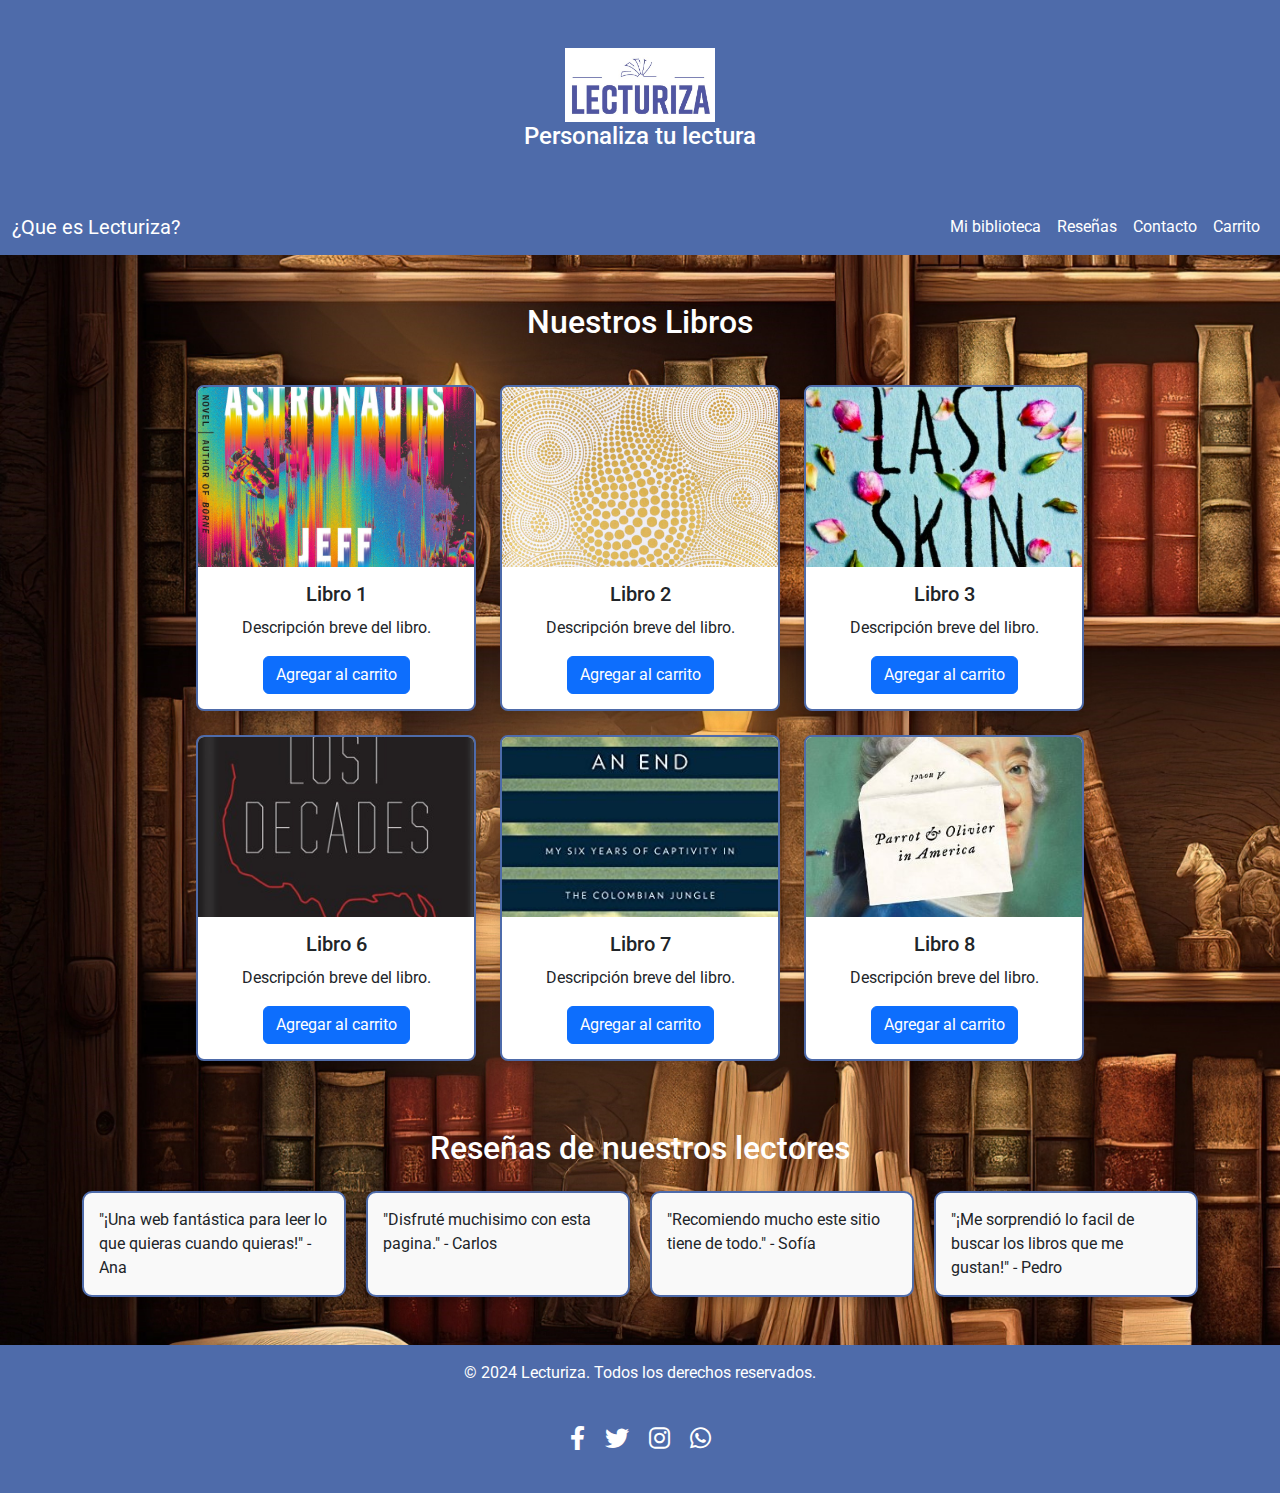
==== index.html @ 553acac5 "Primer commit: Lecturiza" ====
<!DOCTYPE html>
<html lang="es">
<head>
  <meta charset="UTF-8">
  <meta name="viewport" content="width=device-width, initial-scale=1.0">
  <title>Lecturiza - Personaliza tu lectura</title>
  
  <!-- Bootstrap y fuentes -->
  <link rel="stylesheet" href="https://cdn.jsdelivr.net/npm/bootstrap@5.1.3/dist/css/bootstrap.min.css">
  <link href="https://fonts.googleapis.com/css2?family=Roboto:wght@300;400;700&display=swap" rel="stylesheet">
  <link rel="stylesheet" href="https://cdnjs.cloudflare.com/ajax/libs/font-awesome/6.0.0-beta3/css/all.min.css">
  <link rel="stylesheet" href="./css/estilos.css">
  <link rel="shortcut icon" href="./img/favicon_io/android-chrome-192x192.png" type="image/x-icon">
</head>
<body>

  
  <!-- Encabezado -->
<header class="encabezado p-5 texto-blanco texto-centrado">
  <img src="./img/logo lecturiza.jpeg" width="150" alt="logo de la pagina">
  <h2>Personaliza tu lectura</h2>
  
  <!-- Formulario de búsqueda 
  <form class="busqueda-form" action="#" method="get">
    <input type="text" placeholder="Buscar libros..." class="busqueda-input" aria-label="Buscar libros">
    <button type="submit" class="busqueda-boton">Buscar</button>
  </form>-->
</header>

  <!-- Navegación -->
  <nav class="navbar navbar-expand-lg fondo-oscuro">
    <div class="container-fluid">
      <a class="navbar-brand texto-blanco" href="./lecturiza.html">¿Que es Lecturiza?</a>
      <button class="navbar-toggler" type="button" data-bs-toggle="collapse" data-bs-target="#navbarNav">
        <span class="navbar-toggler-icon"></span>
      </button>
      <div class="collapse navbar-collapse" id="navbarNav">
        <ul class="navbar-nav ms-auto">
          <li class="nav-item"><a class="nav-link texto-blanco" href="./libros.html">Mi biblioteca</a></li>
          <li class="nav-item"><a class="nav-link texto-blanco" href="#reseñas">Reseñas</a></li>
          <li class="nav-item"><a class="nav-link texto-blanco" href="./contacto.html">Contacto</a></li>
          <li class="nav-item"><a class="nav-link texto-blanco" href="./carrito.html">Carrito</a></li>
        </ul>
      </div>
    </div>
  </nav>

  <!-- Sección de Libros -->
  <section id="productos" class="container my-5">
    <h2 class="texto-centrado texto-blanco mb-4">Nuestros Libros</h2>
    <div class="contenedor-cards d-flex flex-wrap justify-content-center gap-4">
      <!-- Tarjetas de Libros -->
      <div class="tarjeta">
        <img src="./img/libro1.jpg" alt="Libro 1" class="imagen-tarjeta">
        <div class="cuerpo-tarjeta">
          <h5>Libro 1</h5>
          <p>Descripción breve del libro.</p>
          <button class="btn btn-primary">Agregar al carrito</button>
        </div>
      </div>

      <div class="tarjeta">
        <img src="./img/libro2.jpg" alt="Libro 2" class="imagen-tarjeta">
        <div class="cuerpo-tarjeta">
          <h5>Libro 2</h5>
          <p>Descripción breve del libro.</p>
          <button class="btn btn-primary">Agregar al carrito</button>
        </div>
      </div>

      <div class="tarjeta">
        <img src="./img/libro3.jpg" alt="Libro 3" class="imagen-tarjeta">
        <div class="cuerpo-tarjeta">
          <h5>Libro 3</h5>
          <p>Descripción breve del libro.</p>
          <button class="btn btn-primary">Agregar al carrito</button>
        </div>
      </div>

      <div class="tarjeta">
        <img src="./img/libro6.jpg" alt="Libro 6" class="imagen-tarjeta">
        <div class="cuerpo-tarjeta">
          <h5>Libro 6</h5>
          <p>Descripción breve del libro.</p>
          <button class="btn btn-primary">Agregar al carrito</button>
        </div>
      </div>

      <div class="tarjeta">
        <img src="./img/libro7.jpg" alt="Libro 7" class="imagen-tarjeta">
        <div class="cuerpo-tarjeta">
          <h5>Libro 7</h5>
          <p>Descripción breve del libro.</p>
          <button class="btn btn-primary">Agregar al carrito</button>
        </div>
      </div>

      <div class="tarjeta">
        <img src="./img/libro8.jpg" alt="Libro 8" class="imagen-tarjeta">
        <div class="cuerpo-tarjeta">
          <h5>Libro 8</h5>
          <p>Descripción breve del libro.</p>
          <button class="btn btn-primary">Agregar al carrito</button>
        </div>
      </div>
    </div>
  </section>

  <!-- Sección de Reseñas -->
  
<section id="reseñas" class="container my-5">
  <h2 class="texto-centrado texto-blanco mb-4">Reseñas de nuestros lectores</h2>
  <div class="grid-reseñas">
    <div class="reseña">
      <p>"¡Una web fantástica para leer lo que quieras cuando quieras!" - Ana</p>
    </div>
    <div class="reseña">
      <p>"Disfruté muchisimo con esta pagina." - Carlos</p>
    </div>
    <div class="reseña">
      <p>"Recomiendo mucho este sitio tiene de todo." - Sofía</p>
    </div>
    <div class="reseña">
      <p>"¡Me sorprendió lo facil de buscar los libros que me gustan!" - Pedro</p>
    </div>
  </div>
</section>


  <!-- Pie de Página -->
  <footer class="pie-pagina fondo-oscuro p-3 texto-blanco texto-centrado">
    <p>&copy; 2024 Lecturiza. Todos los derechos reservados.</p>
    <div class="social-icons">
      <a href="https://www.facebook.com" target="_blank"><i class="fab fa-facebook-f"></i></a>
      <a href="https://www.twitter.com" target="_blank"><i class="fab fa-twitter"></i></a>
      <a href="https://www.instagram.com" target="_blank"><i class="fab fa-instagram"></i></a>
      <a href="https://wa.me/1234567890" target="_blank"><i class="fab fa-whatsapp"></i></a>
  </div>
  </footer>

  <!-- Scripts de Bootstrap -->
  <script src="https://cdn.jsdelivr.net/npm/bootstrap@5.1.3/dist/js/bootstrap.bundle.min.js"></script>
</body>
</html>
---- css/estilos.css ----
* {
  margin: 0;
  padding: 0;
  box-sizing: border-box;
}

body {
  font-family: 'Roboto', sans-serif;
  background-color: #f0f4f8;
  background-image: url(../img/fondolectu3.jpg);
  background-size: cover;
}

/* Encabezado y navegación */
.encabezado, .fondo-oscuro {
  background-color:#4e6baa;
  display: flex;
  flex-direction: column;
  align-items: center;
  color: white;
}
.logo {
  max-height: 60px; /* Limitar altura del logo */
  width: auto;
}
.encabezado h2 {
  font-size: 1.5rem; /* Tamaño reducido del texto */
  margin: 0; /* Eliminar margen superior/inferior */
}


.busqueda-form {
  margin-top: 10px; /* Espacio arriba del formulario */
  display: flex; /* Alineación en línea */
  justify-content: center; /* Centrado horizontal */
}

.busqueda-input {
  padding: 5px; /* Espacio interno */
  border: 1px solid #ddd; /* Borde del input */
  border-radius: 5px; /* Bordes redondeados */
  width: 300px; /* Ancho del input */
}

.busqueda-boton {
  padding: 10px 15px; /* Espacio interno */
  margin-left: 10px; /* Espacio a la izquierda del botón */
  background-color: #6a45f3; /* Color de fondo del botón */
  color: white; /* Color del texto */
  border: none; /* Sin borde */
  border-radius: 5px; /* Bordes redondeados */
  cursor: pointer; /* Cambia el cursor al pasar por encima */
  transition: background-color 0.3s; /* Efecto de transición */
}

.busqueda-boton:hover {
  background-color: #5936d8; /* Color de fondo al pasar el mouse */
}


.texto-blanco {
  color: white;
}

.texto-centrado {
  text-align: center;
}

/* Contenedor de las tarjetas de libros */
.contenedor-cards {
  display: flex;
  flex-wrap: wrap;
  gap: 20px;
  justify-content: center;
  padding: 20px;
}

.tarjeta {
  display: flex;
  flex-direction: column;
  align-items: center;
  width: 280px;
  background-color: white;
  border: 2px solid #4e6baa;
  border-radius: 8px;
  box-shadow: 0px 4px 8px rgba(0, 0, 0, 0.1);
  overflow: hidden;
  text-align: center;
}

.imagen-tarjeta {
  width: 100%;
  height: 180px;
  object-fit: cover;
}

.cuerpo-tarjeta {
  padding: 15px;
}

.cuerpo-tarjeta h5 {
  margin-bottom: 10px;
}

/* Sección de reseñas con Grid */
.grid-reseñas {
  display: grid;
  grid-template-columns: repeat(auto-fill, minmax(250px, 1fr));
  gap: 20px; /* Espaciado entre las tarjetas */
  
}

.reseña {
  border: 2px solid #4e6baa; /* Color del contorno */
  border-radius: 10px; /* Bordes redondeados */
  padding: 15px; /* Espacio interno */
  background-color: #f9f9f9; /* Fondo del contenedor */
  box-shadow: 0 4px 8px rgba(0, 0, 0, 0.2); /* Sombra para darle profundidad */
  transition: transform 0.2s; /* Efecto de hover */
}

.reseña:hover {
  transform: scale(1.05); /* Aumenta ligeramente al pasar el mouse */
}

.reseña p {
  margin: 0; /* Elimina el margen por defecto */
}

/* Estilo del formulario */
.formulario-contacto {
  max-width: 600px;
  margin: 0 auto;
  padding: 20px;
  background-color: white;
  border-radius: 8px;
  box-shadow: 0px 4px 8px rgba(27, 17, 167, 0.1);
  border: 2px solid #4e6baa;
}

.form-control {
  border: 2px solid #4e6baa;
}
/* Video multimedia */
.video-container {
  display: flex;
  justify-content: center;
  margin-top: 20px;
}

/* Estilo del pie de página */
.pie-pagina {
  background-color: #4e6baa;
  color: white;
  text-align: center;
  padding: 10px;
}

/* Media queries para dispositivos móviles */
@media (max-width: 768px) {
  .contenedor-cards {
    flex-direction: column;
    align-items: center;
  }

  .tarjeta {
    width: 90%; /* Adaptación al ancho del dispositivo */
  }
}
/*ICONOS REDES SOCIALES*/

.social-icons {
  display: flex;
  margin-top: 20px;
  margin-bottom: 20px;
  gap: 20px;
  justify-content: center;
}
.social-icons a {
  color: WHITE;
  text-decoration: none;
  font-size: 24px;
}
.social-icons a:hover {
  color: #007bff;
}

/* Ajustes de la sección "¿Qué es Lecturiza?" */
#quienes-somos {
  background-color: rgba(255, 255, 255, 0.9); /* Fondo blanco semitransparente */
  border: 1px solid #4e6baa;
}

/* Sombra para darle profundidad */
.sombra {
  box-shadow: 0 4px 8px rgba(0, 0, 0, 0.1);
}

/* Estilo para los planes */
.plan {
  border: 2px solid #4e6baa;
  border-radius: 10px;
  transition: transform 0.3s;
}

.plan:hover {
  transform: scale(1.05);
}

/* Ajustes de texto */
.text-primary {
  color: #4e6baa;
}

.text-dark {
  color: #333;
}

.text-justify {
  text-align: justify;
}

/* Margen entre secciones */
.mt-4 {
  margin-top: 1.5rem;
}
.mb-4 {
  margin-bottom: 1.5rem;
}
.my-5 {
  margin-top: 3rem;
  margin-bottom: 3rem;
}
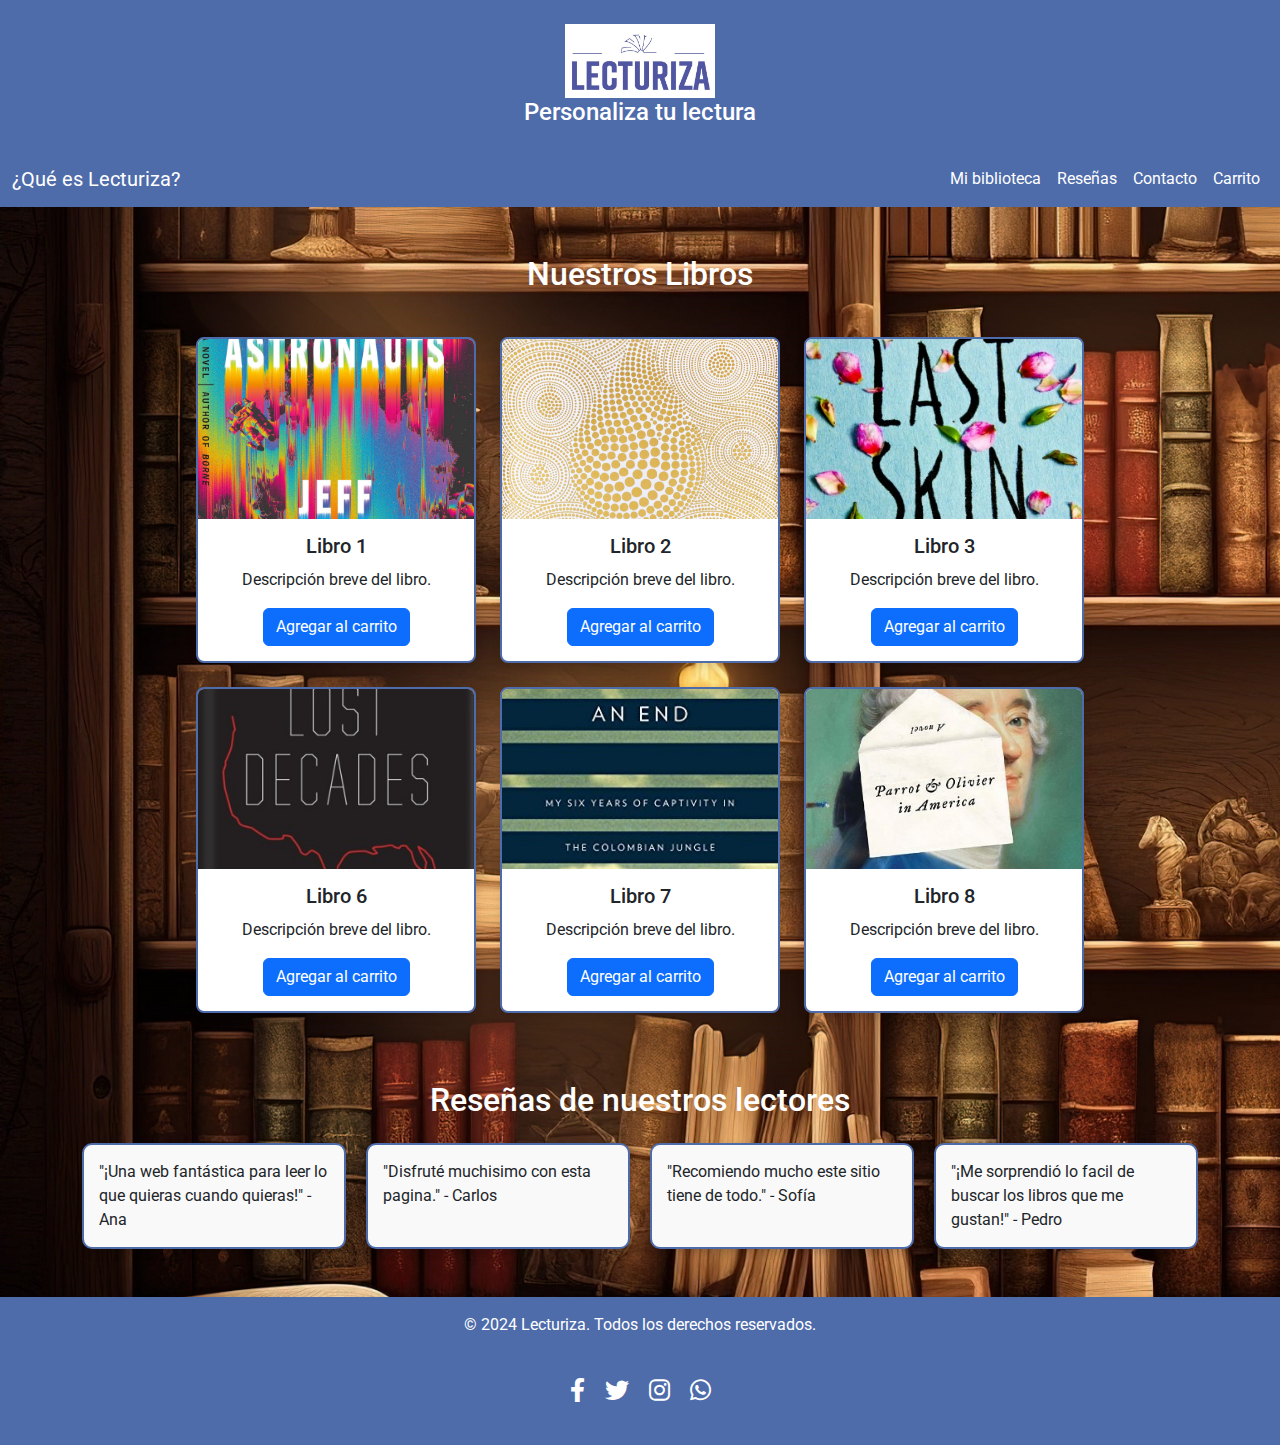
==== commit 5a8636ed: "agrego comentarios readme,modificaciones menu responsive en todas las paginas" ====
--- a/index.html
+++ b/index.html
@@ -11,28 +11,28 @@
   <link rel="stylesheet" href="https://cdnjs.cloudflare.com/ajax/libs/font-awesome/6.0.0-beta3/css/all.min.css">
   <link rel="stylesheet" href="./css/estilos.css">
   <link rel="shortcut icon" href="./img/favicon_io/android-chrome-192x192.png" type="image/x-icon">
-</head>
-<body>
+  </head>
+
+  <body>
 
   
   <!-- Encabezado -->
-<header class="encabezado p-5 texto-blanco texto-centrado">
+  <header class="encabezado p-4 texto-blanco texto-centrado">
   <img src="./img/logo lecturiza.jpeg" width="150" alt="logo de la pagina">
   <h2>Personaliza tu lectura</h2>
   
-  <!-- Formulario de búsqueda 
-  <form class="busqueda-form" action="#" method="get">
-    <input type="text" placeholder="Buscar libros..." class="busqueda-input" aria-label="Buscar libros">
-    <button type="submit" class="busqueda-boton">Buscar</button>
-  </form>-->
-</header>
+  </header>
+
+  <main>
 
   <!-- Navegación -->
+
   <nav class="navbar navbar-expand-lg fondo-oscuro">
     <div class="container-fluid">
-      <a class="navbar-brand texto-blanco" href="./lecturiza.html">¿Que es Lecturiza?</a>
-      <button class="navbar-toggler" type="button" data-bs-toggle="collapse" data-bs-target="#navbarNav">
-        <span class="navbar-toggler-icon"></span>
+      <a class="navbar-brand texto-blanco" href="./lecturiza.html">¿Qué es Lecturiza?</a>
+      <button class="navbar-toggler" type="button" data-bs-toggle="collapse" data-bs-target="#navbarNav" aria-controls="navbarNav" aria-expanded="false" aria-label="Toggle navigation">
+        <i class="fas fa-bars" style="color: white;"></i>
+        <!--<span class="navbar-toggler-icon "></span>-->
       </button>
       <div class="collapse navbar-collapse" id="navbarNav">
         <ul class="navbar-nav ms-auto">
@@ -49,6 +49,7 @@
   <section id="productos" class="container my-5">
     <h2 class="texto-centrado texto-blanco mb-4">Nuestros Libros</h2>
     <div class="contenedor-cards d-flex flex-wrap justify-content-center gap-4">
+
       <!-- Tarjetas de Libros -->
       <div class="tarjeta">
         <img src="./img/libro1.jpg" alt="Libro 1" class="imagen-tarjeta">
@@ -126,6 +127,7 @@
   </div>
 </section>
 
+</main>
 
   <!-- Pie de Página -->
   <footer class="pie-pagina fondo-oscuro p-3 texto-blanco texto-centrado">
@@ -138,7 +140,7 @@
   </div>
   </footer>
 
-  <!-- Scripts de Bootstrap -->
+  
   <script src="https://cdn.jsdelivr.net/npm/bootstrap@5.1.3/dist/js/bootstrap.bundle.min.js"></script>
 </body>
 </html>
--- a/css/estilos.css
+++ b/css/estilos.css
@@ -7,7 +7,6 @@
 
 body {
   font-family: 'Roboto', sans-serif;
-  background-color: #f0f4f8;
   background-image: url(../img/fondolectu3.jpg);
   background-size: cover;
 }
@@ -20,44 +19,15 @@
   align-items: center;
   color: white;
 }
+
 .logo {
   max-height: 60px; /* Limitar altura del logo */
   width: auto;
 }
 .encabezado h2 {
-  font-size: 1.5rem; /* Tamaño reducido del texto */
-  margin: 0; /* Eliminar margen superior/inferior */
-}
-
-
-.busqueda-form {
-  margin-top: 10px; /* Espacio arriba del formulario */
-  display: flex; /* Alineación en línea */
-  justify-content: center; /* Centrado horizontal */
-}
-
-.busqueda-input {
-  padding: 5px; /* Espacio interno */
-  border: 1px solid #ddd; /* Borde del input */
-  border-radius: 5px; /* Bordes redondeados */
-  width: 300px; /* Ancho del input */
-}
-
-.busqueda-boton {
-  padding: 10px 15px; /* Espacio interno */
-  margin-left: 10px; /* Espacio a la izquierda del botón */
-  background-color: #6a45f3; /* Color de fondo del botón */
-  color: white; /* Color del texto */
-  border: none; /* Sin borde */
-  border-radius: 5px; /* Bordes redondeados */
-  cursor: pointer; /* Cambia el cursor al pasar por encima */
-  transition: background-color 0.3s; /* Efecto de transición */
-}
-
-.busqueda-boton:hover {
-  background-color: #5936d8; /* Color de fondo al pasar el mouse */
-}
-
+  font-size: 1.5rem;
+  margin: 0;
+}
 
 .texto-blanco {
   color: white;
@@ -66,6 +36,18 @@
 .texto-centrado {
   text-align: center;
 }
+
+@media (max-width: 768px) {
+  .navbar-nav {
+    flex-direction: column;
+    align-items: center;
+  }
+
+  .nav-link {
+    margin: 10px 0;
+  }
+}
+
 
 /* Contenedor de las tarjetas de libros */
 .contenedor-cards {
@@ -107,17 +89,17 @@
 .grid-reseñas {
   display: grid;
   grid-template-columns: repeat(auto-fill, minmax(250px, 1fr));
-  gap: 20px; /* Espaciado entre las tarjetas */
+  gap: 20px; 
   
 }
 
 .reseña {
-  border: 2px solid #4e6baa; /* Color del contorno */
-  border-radius: 10px; /* Bordes redondeados */
-  padding: 15px; /* Espacio interno */
-  background-color: #f9f9f9; /* Fondo del contenedor */
-  box-shadow: 0 4px 8px rgba(0, 0, 0, 0.2); /* Sombra para darle profundidad */
-  transition: transform 0.2s; /* Efecto de hover */
+  border: 2px solid #4e6baa; 
+  border-radius: 10px; 
+  padding: 15px; 
+  background-color: #f9f9f9; 
+  box-shadow: 0 4px 8px rgba(0, 0, 0, 0.2);
+  transition: transform 0.2s; 
 }
 
 .reseña:hover {
@@ -125,7 +107,7 @@
 }
 
 .reseña p {
-  margin: 0; /* Elimina el margen por defecto */
+  margin: 0; 
 }
 
 /* Estilo del formulario */
@@ -165,7 +147,7 @@
   }
 
   .tarjeta {
-    width: 90%; /* Adaptación al ancho del dispositivo */
+    width: 90%; 
   }
 }
 /*ICONOS REDES SOCIALES*/
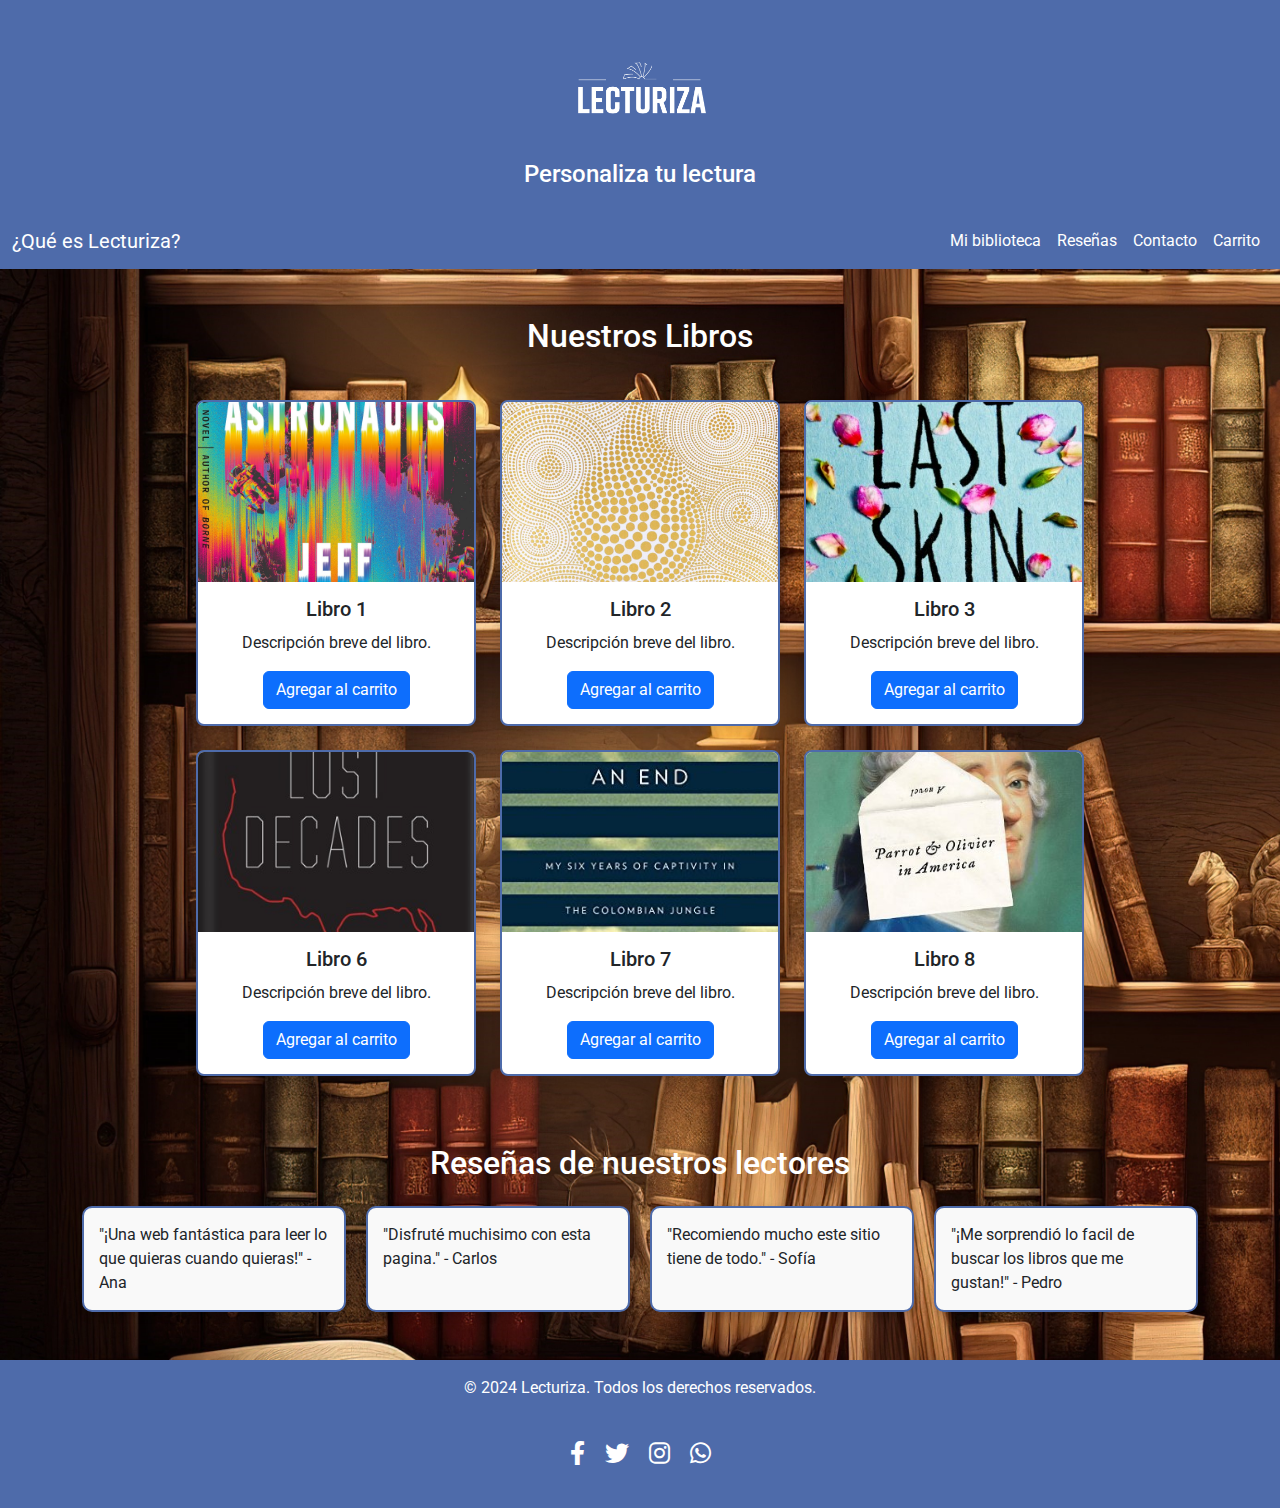
==== commit 0b0925c0: "modifico logo lecturiza" ====
--- a/index.html
+++ b/index.html
@@ -18,7 +18,7 @@
   
   <!-- Encabezado -->
   <header class="encabezado p-4 texto-blanco texto-centrado">
-  <img src="./img/logo lecturiza.jpeg" width="150" alt="logo de la pagina">
+  <img src="./img/logo lecturiza1.png" width="150" alt="logo de la pagina">
   <h2>Personaliza tu lectura</h2>
   
   </header>
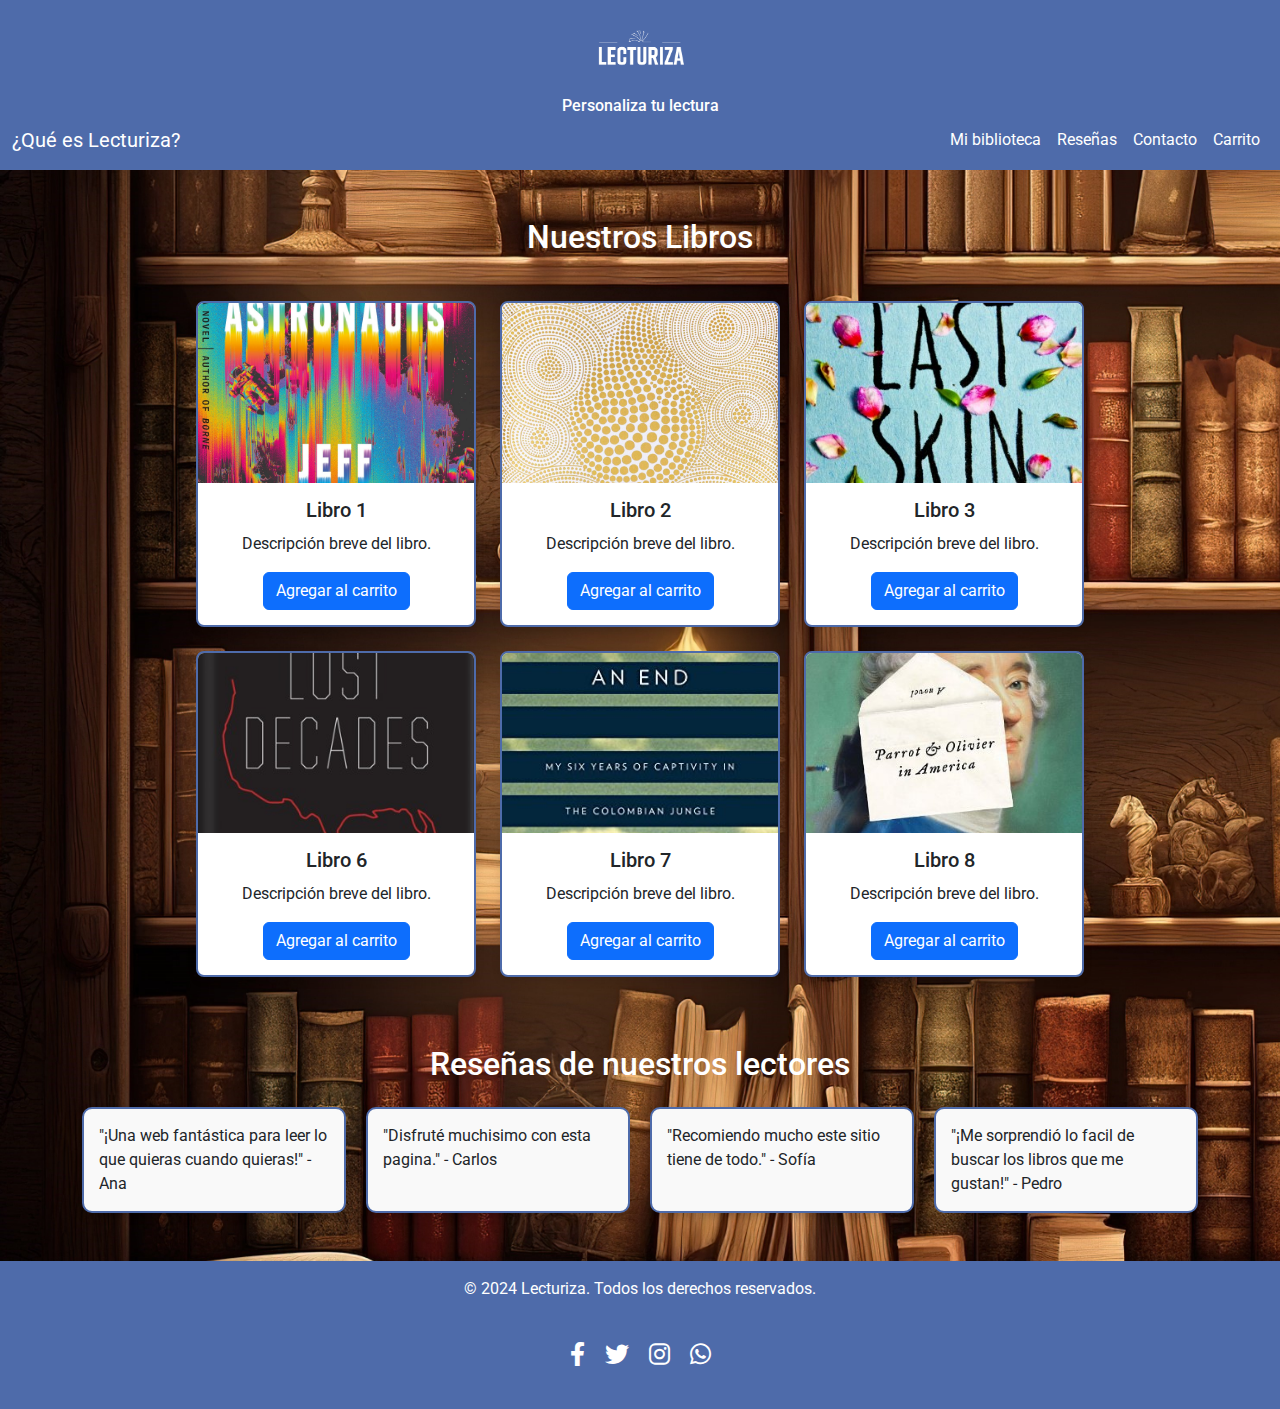
==== commit eed9f112: "modifico el header para disminuir el ancho" ====
--- a/index.html
+++ b/index.html
@@ -17,22 +17,18 @@
 
   
   <!-- Encabezado -->
-  <header class="encabezado p-4 texto-blanco texto-centrado">
-  <img src="./img/logo lecturiza1.png" width="150" alt="logo de la pagina">
+  <header class="encabezado texto-blanco texto-centrado">
+  <img src="./img/logo lecturiza1.png" width="100" alt="logo de la pagina">
   <h2>Personaliza tu lectura</h2>
   
-  </header>
-
-  <main>
-
   <!-- Navegación -->
 
-  <nav class="navbar navbar-expand-lg fondo-oscuro">
+  <nav class="navbar navbar-expand-lg fondo-oscuro w-100">
     <div class="container-fluid">
       <a class="navbar-brand texto-blanco" href="./lecturiza.html">¿Qué es Lecturiza?</a>
       <button class="navbar-toggler" type="button" data-bs-toggle="collapse" data-bs-target="#navbarNav" aria-controls="navbarNav" aria-expanded="false" aria-label="Toggle navigation">
         <i class="fas fa-bars" style="color: white;"></i>
-        <!--<span class="navbar-toggler-icon "></span>-->
+        
       </button>
       <div class="collapse navbar-collapse" id="navbarNav">
         <ul class="navbar-nav ms-auto">
@@ -44,6 +40,9 @@
       </div>
     </div>
   </nav>
+</header>
+
+<main>
 
   <!-- Sección de Libros -->
   <section id="productos" class="container my-5">
--- a/css/estilos.css
+++ b/css/estilos.css
@@ -18,6 +18,8 @@
   flex-direction: column;
   align-items: center;
   color: white;
+  padding: 5px 0;
+  justify-content: space-between;
 }
 
 .logo {
@@ -25,7 +27,7 @@
   width: auto;
 }
 .encabezado h2 {
-  font-size: 1.5rem;
+  font-size: 1rem;
   margin: 0;
 }
 
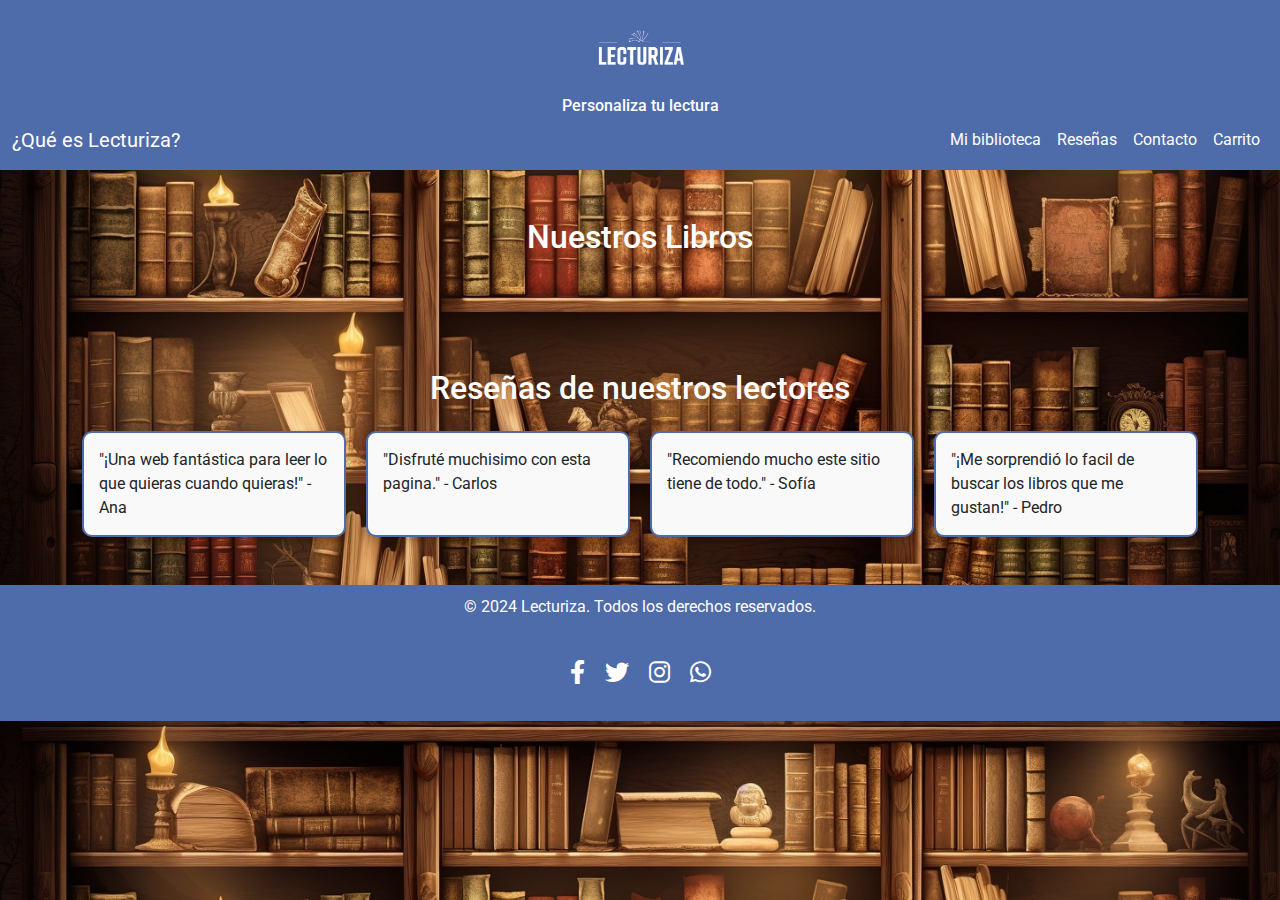
==== commit ce2257dd: "agrego js con funcion fetch y funcion agregar al carrito solo con alert" ====
--- a/index.html
+++ b/index.html
@@ -18,7 +18,9 @@
   
   <!-- Encabezado -->
   <header class="encabezado texto-blanco texto-centrado">
+    <a href="./index.html">
   <img src="./img/logo lecturiza1.png" width="100" alt="logo de la pagina">
+    </a>
   <h2>Personaliza tu lectura</h2>
   
   <!-- Navegación -->
@@ -48,62 +50,8 @@
   <section id="productos" class="container my-5">
     <h2 class="texto-centrado texto-blanco mb-4">Nuestros Libros</h2>
     <div class="contenedor-cards d-flex flex-wrap justify-content-center gap-4">
-
-      <!-- Tarjetas de Libros -->
-      <div class="tarjeta">
-        <img src="./img/libro1.jpg" alt="Libro 1" class="imagen-tarjeta">
-        <div class="cuerpo-tarjeta">
-          <h5>Libro 1</h5>
-          <p>Descripción breve del libro.</p>
-          <button class="btn btn-primary">Agregar al carrito</button>
-        </div>
       </div>
 
-      <div class="tarjeta">
-        <img src="./img/libro2.jpg" alt="Libro 2" class="imagen-tarjeta">
-        <div class="cuerpo-tarjeta">
-          <h5>Libro 2</h5>
-          <p>Descripción breve del libro.</p>
-          <button class="btn btn-primary">Agregar al carrito</button>
-        </div>
-      </div>
-
-      <div class="tarjeta">
-        <img src="./img/libro3.jpg" alt="Libro 3" class="imagen-tarjeta">
-        <div class="cuerpo-tarjeta">
-          <h5>Libro 3</h5>
-          <p>Descripción breve del libro.</p>
-          <button class="btn btn-primary">Agregar al carrito</button>
-        </div>
-      </div>
-
-      <div class="tarjeta">
-        <img src="./img/libro6.jpg" alt="Libro 6" class="imagen-tarjeta">
-        <div class="cuerpo-tarjeta">
-          <h5>Libro 6</h5>
-          <p>Descripción breve del libro.</p>
-          <button class="btn btn-primary">Agregar al carrito</button>
-        </div>
-      </div>
-
-      <div class="tarjeta">
-        <img src="./img/libro7.jpg" alt="Libro 7" class="imagen-tarjeta">
-        <div class="cuerpo-tarjeta">
-          <h5>Libro 7</h5>
-          <p>Descripción breve del libro.</p>
-          <button class="btn btn-primary">Agregar al carrito</button>
-        </div>
-      </div>
-
-      <div class="tarjeta">
-        <img src="./img/libro8.jpg" alt="Libro 8" class="imagen-tarjeta">
-        <div class="cuerpo-tarjeta">
-          <h5>Libro 8</h5>
-          <p>Descripción breve del libro.</p>
-          <button class="btn btn-primary">Agregar al carrito</button>
-        </div>
-      </div>
-    </div>
   </section>
 
   <!-- Sección de Reseñas -->
@@ -129,7 +77,7 @@
 </main>
 
   <!-- Pie de Página -->
-  <footer class="pie-pagina fondo-oscuro p-3 texto-blanco texto-centrado">
+  <footer class="pie-pagina fondo-oscuro texto-blanco texto-centrado">
     <p>&copy; 2024 Lecturiza. Todos los derechos reservados.</p>
     <div class="social-icons">
       <a href="https://www.facebook.com" target="_blank"><i class="fab fa-facebook-f"></i></a>
@@ -141,6 +89,7 @@
 
   
   <script src="https://cdn.jsdelivr.net/npm/bootstrap@5.1.3/dist/js/bootstrap.bundle.min.js"></script>
+  <script src="./js/script.js"></script>
 </body>
 </html>
 
